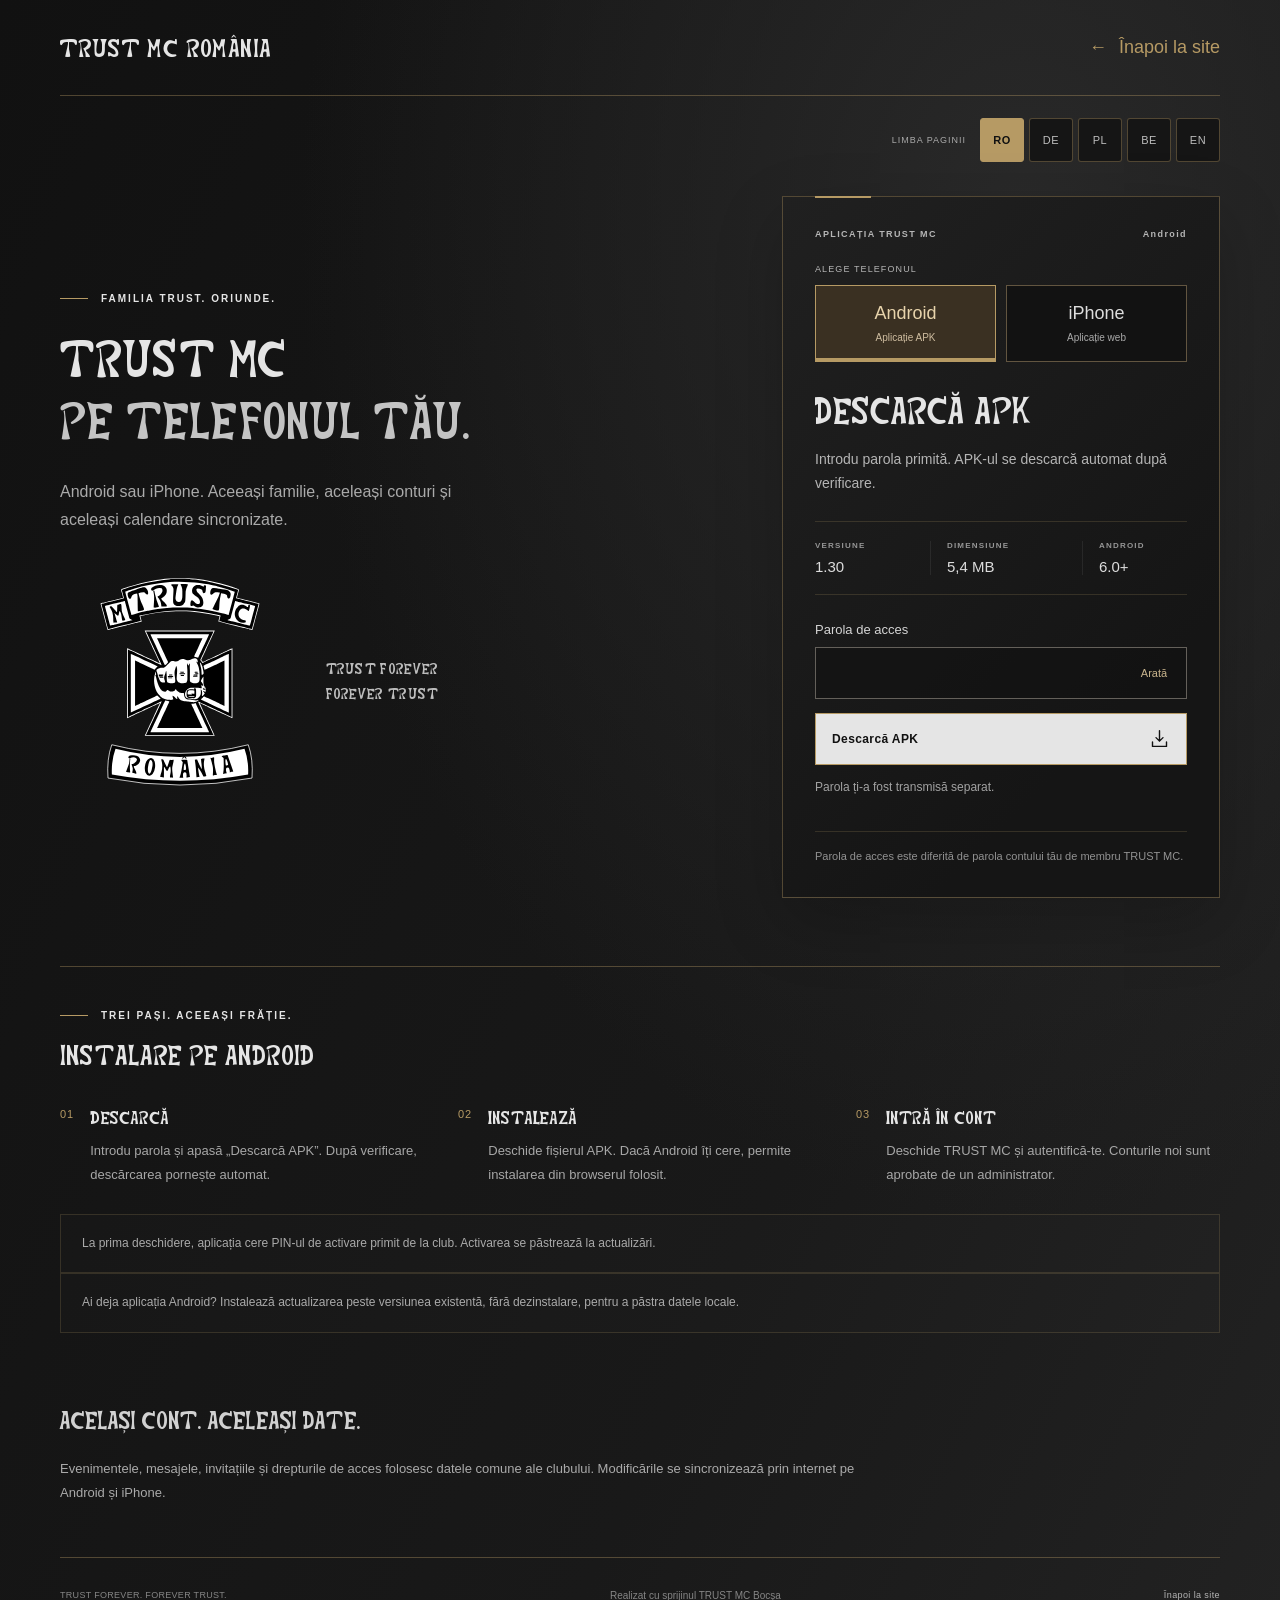
==== descarca/index.html @ aa2826ce "TRUST MC 1.30 — PIN-protected public distribution" ====
<!doctype html>
<html lang="ro"><head>
<meta charset="UTF-8">
<meta http-equiv="Content-Security-Policy" content="default-src 'none'; script-src 'self'; style-src 'self'; img-src 'self'; font-src 'self'; connect-src 'self'; object-src 'none'; form-action 'self' https://trust-mc-web.peachywave5.chatgpt.site; base-uri 'none'">
<meta name="viewport" content="width=device-width, initial-scale=1, viewport-fit=cover">
<meta name="description" data-i18n-content="meta" content="TRUST MC pentru Android și iPhone. Aceleași conturi, calendare și date ale clubului.">
<meta name="theme-color" content="#121212"><meta name="robots" content="noindex, nofollow">
<title>Aplicația TRUST MC — Android și iPhone</title>
<link rel="preload" href="../assets/trust-multilingual.ttf" as="font" type="font/ttf" crossorigin><link rel="stylesheet" href="download.css"><script src="download.js" defer></script>
</head><body>
<a class="skip-link" href="#descarcare" data-i18n="skip">Mergi la descărcare</a>
<header class="site-header wrap"><a class="brand" data-site-return href="https://caiuspoputa-debug.github.io/trust-mc-romania/">TRUST MC ROMÂNIA</a><a class="back-link" data-site-return href="https://caiuspoputa-debug.github.io/trust-mc-romania/"><span aria-hidden="true">←</span><span data-i18n="back">Înapoi la site</span></a></header>
<main class="wrap">
<div class="language-bar"><span data-i18n="language">LIMBA PAGINII</span><nav id="language-switcher" aria-label="Limba paginii"></nav></div>
<section class="download-layout" aria-labelledby="page-title">
<div class="introduction"><p class="eyebrow" data-i18n="eyebrow">FAMILIA TRUST. ORIUNDE.</p><h1 id="page-title">TRUST MC<br><span data-i18n="headline">PE TELEFONUL TĂU.</span></h1><p class="intro-copy" data-i18n="intro">Android sau iPhone. Aceeași familie, aceleași conturi și aceleași calendare sincronizate.</p><div class="emblem-block"><img class="emblem" src="../assets/romania-framed.svg" alt="TRUST MC România" width="260" height="260" fetchpriority="high"><p class="motto">TRUST FOREVER<br>FOREVER TRUST</p></div></div>
<section class="download-card" id="descarcare" aria-labelledby="download-title">
<div class="card-topline"><span data-i18n="app">APLICAȚIA TRUST MC</span><span id="platform-label">Android</span></div>
<fieldset class="platform-choice"><legend data-i18n="choose">ALEGE TELEFONUL</legend><button id="platform-android" type="button" aria-pressed="true" data-platform="android"><strong>Android</strong><span data-i18n="androidSub">Aplicație APK</span></button><button id="platform-iphone" type="button" aria-pressed="false" data-platform="iphone"><strong>iPhone</strong><span data-i18n="iphoneSub">Aplicație web</span></button></fieldset>
<h2 id="download-title" data-i18n-platform="heading">DESCARCĂ APK</h2><p class="card-description" data-i18n-platform="description">Introdu parola primită. APK-ul se descarcă automat după verificare.</p>
<dl class="app-details" id="android-details"><div><dt data-i18n="version">VERSIUNE</dt><dd id="apk-version">1.30</dd></div><div><dt data-i18n="size">DIMENSIUNE</dt><dd id="apk-size">—</dd></div><div><dt>ANDROID</dt><dd id="apk-min-android">6.0+</dd></div></dl>
<form id="download-form" method="post" action="#"><input id="install-language" name="language" type="hidden" value="ro"><input name="redirect" type="hidden" value="1"><label for="download-password" data-i18n="password">Parola de acces</label><div class="password-field"><input id="download-password" name="password" type="password" autocomplete="off" autocapitalize="none" spellcheck="false" maxlength="1024" required aria-describedby="download-status"><button id="password-toggle" class="password-toggle" type="button" aria-pressed="false" aria-controls="download-password" aria-label="Arată parola" data-i18n="show">Arată</button></div><button id="download-button" class="button download-button" type="submit" disabled><span data-i18n-platform="submit">Descarcă APK</span><svg class="download-icon" viewBox="0 0 24 24" width="21" height="21" aria-hidden="true"><path d="M12 3v12m-4-4 4 4 4-4M4 16v5h16v-5"/></svg></button><span id="download-spinner" class="spinner" hidden aria-hidden="true"></span><p id="download-status" class="download-status" role="status" aria-live="polite" aria-atomic="true" data-i18n="initial">Parola ți-a fost transmisă separat.</p><a id="ready-download" class="button ready-download" hidden download data-i18n="fallback">Dacă descărcarea nu a pornit, apasă aici ↓</a></form>
<section class="iphone-card-guide" id="iphone-install-card" hidden aria-labelledby="iphone-card-title"><h3 id="iphone-card-title" data-i18n="iphoneCardTitle">INSTALARE PE IPHONE</h3><ol id="iphone-steps" hidden><li data-i18n="iphoneCard1">Deschide aplicația TRUST MC în Safari.</li><li data-i18n="iphoneCard2">Apasă Partajare — pătratul cu săgeata în sus.</li><li data-i18n="iphoneCard3">Alege „Adaugă pe ecranul principal” și confirmă „Adaugă”.</li></ol><p data-i18n="iphoneCardDone">Pictograma TRUST MC apare pe ecran. De acum, deschide aplicația de acolo, conectează-te și activează notificările din meniul aplicației.</p></section>
<noscript><p class="noscript-message">Activează JavaScript / Enable JavaScript / JavaScript aktivieren / Włącz JavaScript / Schakel JavaScript in.</p></noscript><p class="account-note" data-i18n="accountNote">Parola de acces este diferită de parola contului tău de membru TRUST MC.</p>
</section></section>
<section class="installation" aria-labelledby="installation-title"><div class="installation-heading"><p class="eyebrow" id="android-steps-kicker" data-i18n="stepsKicker">TREI PAȘI. ACEEAȘI FRĂȚIE.</p><h2 id="installation-title" data-i18n-platform="stepsTitle">INSTALARE PE ANDROID</h2></div>
<ol class="installation-steps" id="android-steps"><li><span class="step-number" aria-hidden="true">01</span><div><h3 data-i18n="android1Title">DESCARCĂ</h3><p data-i18n="android1">Introdu parola și apasă „Descarcă APK”. După verificare, descărcarea pornește automat.</p></div></li><li><span class="step-number" aria-hidden="true">02</span><div><h3 data-i18n="android2Title">INSTALEAZĂ</h3><p data-i18n="android2">Deschide fișierul APK. Dacă Android îți cere, permite instalarea din browserul folosit.</p></div></li><li><span class="step-number" aria-hidden="true">03</span><div><h3 data-i18n="android3Title">INTRĂ ÎN CONT</h3><p data-i18n="android3">Deschide TRUST MC și autentifică-te. Conturile noi sunt aprobate de un administrator.</p></div></li></ol>
<p class="update-note" data-i18n="activationNote">La prima deschidere, aplicația cere PIN-ul de activare primit de la club. Activarea se păstrează la actualizări.</p><p class="update-note" id="android-note" data-i18n="androidNote">Ai deja aplicația Android? Instalează actualizarea peste versiunea existentă, fără dezinstalare, pentru a păstra datele locale.</p><p class="update-note" id="iphone-note" hidden data-i18n="iphoneNote">Folosește același cont și aceleași date ca pe Android. Notificările Web Push necesită iOS 16.4 sau mai nou și aplicația adăugată pe ecranul principal.</p></section>
<section class="shared-info"><h2 data-i18n="sharedTitle">ACELAȘI CONT. ACELEAȘI DATE.</h2><p data-i18n="sharedText">Evenimentele, mesajele, invitațiile și drepturile de acces folosesc datele comune ale clubului. Modificările se sincronizează prin internet pe Android și iPhone.</p></section>
</main><footer class="site-footer wrap"><span>TRUST FOREVER. FOREVER TRUST.</span><span data-i18n="credit">Realizat cu sprijinul TRUST MC Bocșa</span><a data-site-return href="https://caiuspoputa-debug.github.io/trust-mc-romania/" data-i18n="back">Înapoi la site</a></footer>
</body></html>
---- descarca/download.css ----
@font-face {
  font-family: "Trust MC";
  src: url("../assets/trust-multilingual.ttf") format("truetype");
  font-weight: 400;
  font-style: normal;
  font-display: swap;
}

:root {
  color-scheme: dark;
  --background: #121212;
  --paper: #e5e5e5;
  --muted: #aaa;
  --gold: #b69a64;
  --gold-line: rgba(182, 154, 100, .38);
  --gold-faint: rgba(182, 154, 100, .20);
}

* { box-sizing: border-box; }
html { scroll-behavior: smooth; scroll-padding-top: 24px; }
body {
  margin: 0;
  min-width: 0;
  background: radial-gradient(ellipse at 80% 14%, #292929 0%, transparent 50%), linear-gradient(115deg, #111, #191919 65%, #222);
  color: var(--paper);
  font-family: Arial, sans-serif;
  -webkit-font-smoothing: antialiased;
}
a { color: inherit; text-decoration: none; }
button, input { font: inherit; }
button, a { -webkit-tap-highlight-color: transparent; }
button { cursor: pointer; }
button:disabled { cursor: wait; }
a:focus-visible, button:focus-visible, input:focus-visible { outline: 2px solid var(--gold); outline-offset: 5px; }
svg { fill: none; stroke: currentColor; stroke-width: 1.6; stroke-linecap: round; stroke-linejoin: round; flex-shrink: 0; }
[hidden] { display: none !important; }
.wrap { width: calc(100% - 96px); max-width: 1160px; margin: 0 auto; width: min(100% - 96px, 1160px); }
.skip-link { position: absolute; top: 14px; left: 18px; z-index: 10; padding: 14px; background: var(--paper); color: #111; transform: translateY(-160%); }
.skip-link:focus { transform: translateY(0); }

.site-header { min-height: 96px; display: flex; align-items: center; justify-content: space-between; gap: 24px; border-bottom: 1px solid var(--gold-line); }
.brand, h1, h2, h3, .motto { font-family: "Trust MC", "Barlow Condensed", "Arial Narrow", sans-serif; font-weight: 400; font-synthesis: none; }
.brand { font-size: 25px; letter-spacing: .4px; }
.back-link { display: inline-flex; align-items: center; gap: 12px; padding-block: 15px; color: #bcbcbc; font-size: 12px; }
.back-link span { color: var(--gold); font-size: 18px; }
.back-link:hover, .site-footer a:hover { color: #fff; }

.download-layout { display: grid; grid-template-columns: minmax(0, 1fr) minmax(0, 438px); align-items: center; gap: clamp(40px, 6vw, 88px); padding-block: 64px 68px; }
.eyebrow { display: flex; align-items: center; gap: 13px; margin: 0 0 24px; font-size: 10px; font-weight: 600; letter-spacing: 2px; }
.eyebrow::before { content: ""; width: 28px; height: 1px; background: var(--gold); flex-shrink: 0; }
h1 { margin: 0; font-size: clamp(38px, 3.9vw, 56px); line-height: 1.25; letter-spacing: 0; }
h1 span { color: #c4c4c4; }
.intro-copy { max-width: 430px; margin: 25px 0 0; color: #aaa; font-size: 16px; line-height: 1.8; }
.emblem-block { display: flex; align-items: center; gap: clamp(14px, 2vw, 28px); margin-top: 26px; }
.emblem { display: block; width: min(54%, 240px); height: auto; aspect-ratio: 1; object-fit: contain; }
.motto { color: #bcbcbc; font-size: 15px; line-height: 1.7; letter-spacing: .3px; }

.download-card { position: relative; padding: 32px; border: 1px solid var(--gold-line); background: linear-gradient(135deg, #202020, #151515 75%); box-shadow: 0 24px 64px #0003; }
.download-card::before { content: ""; position: absolute; top: -1px; left: 32px; width: 56px; height: 2px; background: var(--gold); }
.card-topline { display: flex; align-items: center; justify-content: space-between; gap: 12px; color: #b5b5b5; font-size: 9px; font-weight: 600; letter-spacing: 1.4px; }
.android-label { display: inline-flex; align-items: center; gap: 7px; color: #c6c6c6; font-size: 11px; font-weight: 400; letter-spacing: .3px; }
.android-label svg { color: var(--gold); }
.download-card h2 { margin: 28px 0 15px; font-size: 36px; line-height: 1.2; letter-spacing: 0; }
.card-description { margin: 0; color: #b5b5b5; font-size: 14px; line-height: 1.7; }
.app-details { display: grid; grid-template-columns: .85fr 1.15fr .85fr; gap: 10px; margin: 25px 0 27px; padding-block: 19px; border-block: 1px solid var(--gold-faint); }
.app-details div + div { border-left: 1px solid #ffffff12; padding-left: 16px; }
.app-details dt { margin: 0 0 8px; color: #969696; font-size: 8px; font-weight: 600; letter-spacing: 1.2px; }
.app-details dd { margin: 0; color: #ddd; font-size: 15px; font-weight: 500; }
#download-form label { display: block; margin-bottom: 10px; color: #d4d4d4; font-size: 13px; font-weight: 500; }
.password-field { display: flex; min-height: 52px; border: 1px solid #64605a; background: #1119; }
.password-field:focus-within { border-color: var(--gold); }
.password-field input { min-width: 0; width: 100%; border: 0; border-radius: 0; background: none; color: #f0f0f0; padding: 14px; font-size: 16px; }
.password-field input:focus-visible { outline-offset: -3px; }
.password-toggle { flex-shrink: 0; min-width: 64px; border: 0; background: none; padding: 0 13px; color: #c9b58d; font-size: 11px; }
.password-toggle:hover { color: #f1dbae; background: #ffffff05; }
.button { display: inline-flex; align-items: center; justify-content: center; gap: 12px; min-height: 52px; width: 100%; padding: 14px 16px; border: 1px solid var(--gold); background: var(--paper); color: #111; font-size: 12px; font-weight: 700; letter-spacing: .4px; transition: background .18s, border-color .18s; }
.download-button { margin-top: 14px; }
.download-button .download-icon { margin-left: auto; }
.download-button > span:not(.spinner) { margin-right: auto; }
.button:hover { background: #fff; border-color: #d1b780; }
.button:disabled { opacity: .65; }
.button:disabled:hover { background: var(--paper); border-color: var(--gold); }
.download-status { min-height: 35px; margin: 13px 0 0; color: #a2a2a2; font-size: 12px; line-height: 1.6; overflow-wrap: anywhere; }
.download-status[data-state="error"], .download-status.error, .download-status.is-error { color: #edb7aa; }
.download-status[data-state="success"], .download-status.success { color: #c8d8bb; }
.ready-download { justify-content: space-between; margin-top: 7px; background: transparent; color: var(--paper); }
.ready-download:hover { color: #111; }
.spinner { display: inline-block; width: 15px; height: 15px; margin-top: 13px; vertical-align: middle; border: 2px solid var(--gold-faint); border-top-color: var(--gold); border-radius: 50%; animation: spin .8s linear infinite; }
@keyframes spin { to { transform: rotate(360deg); } }
.noscript-message { padding: 12px; border: 1px solid var(--gold-line); color: #dec79e; font-size: 12px; line-height: 1.6; }
.language-note { display: flex; flex-wrap: wrap; justify-content: space-between; align-items: center; gap: 12px; margin-top: 14px; padding-top: 20px; border-top: 1px solid var(--gold-faint); }
.language-note > span { color: #8f8f8f; font-size: 8px; font-weight: 600; letter-spacing: 1.5px; }
.language-note ul { display: flex; gap: 13px; list-style: none; margin: 0; padding: 0; color: #c3c3c3; font-size: 10px; font-weight: 500; letter-spacing: .5px; }
.language-note abbr { text-decoration: none; }

.installation { padding: 43px 0 51px; border-top: 1px solid var(--gold-line); }
.installation-heading .eyebrow { margin-bottom: 16px; }
.installation h2 { margin: 0; font-size: 27px; line-height: 1.4; }
.installation-steps { display: grid; grid-template-columns: repeat(3, minmax(0, 1fr)); gap: 34px; margin: 31px 0 28px; padding: 0; list-style: none; }
.installation-steps li { display: flex; gap: 16px; }
.step-number { padding-top: 2px; color: var(--gold); font-size: 11px; font-weight: 500; letter-spacing: 1px; }
.installation-steps h3 { margin: 0 0 10px; font-size: 18px; line-height: 1.3; }
.installation-steps p { margin: 0; color: #a7a7a7; font-size: 13px; line-height: 1.8; }
.update-note { display: flex; align-items: flex-start; gap: 12px; margin: 0; padding: 18px 21px; border: 1px solid var(--gold-faint); background: #ffffff02; color: #aaa; font-size: 12px; line-height: 1.8; }
.update-note svg { margin-top: 1px; color: var(--gold); }
.update-note strong { color: #d1d1d1; font-weight: 500; }
.site-footer { display: flex; align-items: center; justify-content: space-between; gap: 22px; padding-block: 27px; border-top: 1px solid var(--gold-line); color: #858585; font-size: 9px; letter-spacing: 1px; }
.site-footer a { padding-block: 5px; color: #b5b5b5; letter-spacing: .4px; }
.site-footer a span { margin-left: 9px; color: var(--gold); }

@media (min-width: 1500px) {
  .download-layout { padding-block: 82px; }
}

@media (max-width: 950px) {
  .wrap { width: calc(100% - 64px); }
  .download-layout { grid-template-columns: minmax(0, 1fr) minmax(0, 390px); gap: 32px; }
  h1 { font-size: 37px; }
  .intro-copy { font-size: 14px; }
  .download-card { padding: 26px; }
  .emblem-block { display: block; }
  .emblem { width: 200px; max-width: 100%; }
  .motto { margin: 9px 0 0; font-size: 12px; }
  .installation-steps { gap: 24px; }
}

@media (max-width: 760px) {
  .wrap { width: calc(100% - 48px); max-width: 540px; width: min(100% - 48px, 540px); }
  .site-header { min-height: 80px; }
  .brand { font-size: 20px; }
  .back-link { font-size: 11px; gap: 8px; }
  .download-layout { grid-template-columns: minmax(0, 1fr); gap: 30px; padding-block: 38px 39px; }
  .eyebrow { margin-bottom: 18px; font-size: 9px; letter-spacing: 1.7px; }
  h1 { font-size: clamp(30px, 6.6vw, 40px); line-height: 1.3; }
  .intro-copy { margin-top: 18px; max-width: 420px; }
  .introduction { position: relative; }
  .emblem-block { display: flex; gap: 20px; margin-top: 19px; }
  .emblem { width: 116px; }
  .motto { margin: 0; font-size: 13px; }
  .download-card { padding: 28px; }
  .download-card h2 { margin-top: 23px; font-size: 34px; }
  .installation { padding-block: 32px 35px; }
  .installation h2 { font-size: 25px; }
  .installation-steps { grid-template-columns: 1fr; gap: 24px; margin-block: 26px; }
  .installation-steps li { gap: 18px; }
  .installation-steps h3 { margin-bottom: 7px; }
  .update-note { padding: 16px; }
  .site-footer { flex-wrap: wrap; gap: 14px; padding-block: 22px; }
  .site-footer > span:nth-child(2) { display: none; }
}

@media (max-width: 380px) {
  .wrap { width: calc(100% - 32px); }
  .site-header { gap: 12px; }
  .brand { font-size: 18px; }
  .back-link { gap: 6px; font-size: 10px; }
  .back-link span { font-size: 15px; }
  h1 { font-size: 29px; }
  .download-card { padding: 22px; }
  .download-card::before { left: 22px; }
  .download-card h2 { font-size: 31px; }
  .card-topline { font-size: 8px; letter-spacing: 1px; }
  .android-label { gap: 5px; font-size: 10px; }
  .app-details div + div { padding-left: 10px; }
  .app-details dd { font-size: 14px; }
  .app-details dt { font-size: 7px; letter-spacing: 1px; }
  .language-note ul { gap: 11px; }
  .installation h2 { font-size: 23px; }
}

@media (prefers-reduced-motion: reduce) {
  html { scroll-behavior: auto; }
  *, *::before, *::after { transition: none !important; }
  .spinner { animation-duration: 2s; }
}

/* One entry page for both platforms. Language is local to this device. */
.language-bar{display:flex;align-items:center;justify-content:flex-end;flex-wrap:wrap;gap:14px;padding-top:22px;color:var(--muted);font-size:9px;letter-spacing:1px}
#language-switcher{display:flex;gap:5px;flex-wrap:wrap}
#language-switcher button{min-width:44px;min-height:44px;border:1px solid var(--gold-line);border-radius:3px;background:#151515;color:#bcbcbc;font-size:11px;letter-spacing:.5px;padding:9px}
#language-switcher button[aria-pressed=true]{border-color:var(--gold);background:var(--gold);color:#111;font-weight:700}
.download-layout{padding-top:34px}
.platform-choice{display:grid;grid-template-columns:1fr 1fr;gap:10px;padding:0;margin:25px 0 0;border:0;min-width:0}
.platform-choice legend{padding:0;margin-bottom:11px;color:#b5b5b5;font-size:9px;letter-spacing:1.1px}
.platform-choice button{min-height:77px;display:flex;flex-direction:column;align-items:center;justify-content:center;gap:7px;padding:12px 7px;border:1px solid #625540;background:#121212;color:#ddd;text-align:center;transition:background .15s,border .15s}
.platform-choice button strong{font-size:18px;font-weight:500}
.platform-choice button span{font-size:10px;color:#aaa;line-height:1.35}
.platform-choice button[aria-pressed=true]{border-color:var(--gold);background:#3a3022;box-shadow:inset 0 -3px var(--gold)}
.platform-choice button[aria-pressed=true] strong{color:#e8d4ac}
.platform-choice button[aria-pressed=true] span{color:#cfbda0}
.iphone-summary{font-size:13px;line-height:1.7;color:#b5b5b5;padding:16px 0;margin:7px 0 8px;border-bottom:1px solid var(--gold-faint)}
.account-note{font-size:11px;line-height:1.65;color:#929292;margin:18px 0 0;border-top:1px solid var(--gold-faint);padding-top:15px}
.iphone-card-guide{margin:22px 0 0;padding-top:20px;border-top:1px solid var(--gold-faint)}
.iphone-card-guide h3{margin:0 0 12px;color:#ddd;font-size:21px;line-height:1.4}
.iphone-card-guide ol{margin:0;padding-left:23px;color:#bcbcbc;font-size:13px;line-height:1.75}
.iphone-card-guide li{padding:4px 0 7px 4px}
.iphone-card-guide li::marker{color:var(--gold);font-weight:700}
.iphone-card-guide p{margin:13px 0 0;color:#bcbcbc;font-size:13px;line-height:1.75}
.ready-download{font-size:11px;line-height:1.5;font-weight:400;letter-spacing:0}
.shared-info{padding:0 0 40px;color:var(--muted);font-size:13px;line-height:1.8}
.shared-info h2{font-size:24px;color:#d1d1d1;line-height:1.4}
.shared-info p{max-width:840px}
.site-footer{letter-spacing:.3px}
.site-footer>span:nth-child(2){display:block;font-size:10px;letter-spacing:0}
.download-status[data-state=success]{color:#c8d8bb}
.pressed,button:active,a.button:active{outline:3px solid #f0ce91;outline-offset:1px;box-shadow:0 0 0 6px #b69a644d,0 0 25px #b69a6466!important;filter:brightness(1.22)}
@media(max-width:760px){.language-bar{justify-content:space-between;padding-top:15px;gap:9px}.download-layout{padding-top:25px}.download-card h2{font-size:31px}.site-footer{align-items:flex-start;flex-direction:column;gap:9px}.shared-info h2{font-size:22px}.emblem-block{margin-top:15px}}
@media(max-width:380px){.download-card{padding:21px}.platform-choice{gap:7px}.platform-choice button strong{font-size:17px}.language-bar{font-size:8px;gap:7px}#language-switcher{gap:3px}#language-switcher button{min-width:44px;padding-inline:7px}}
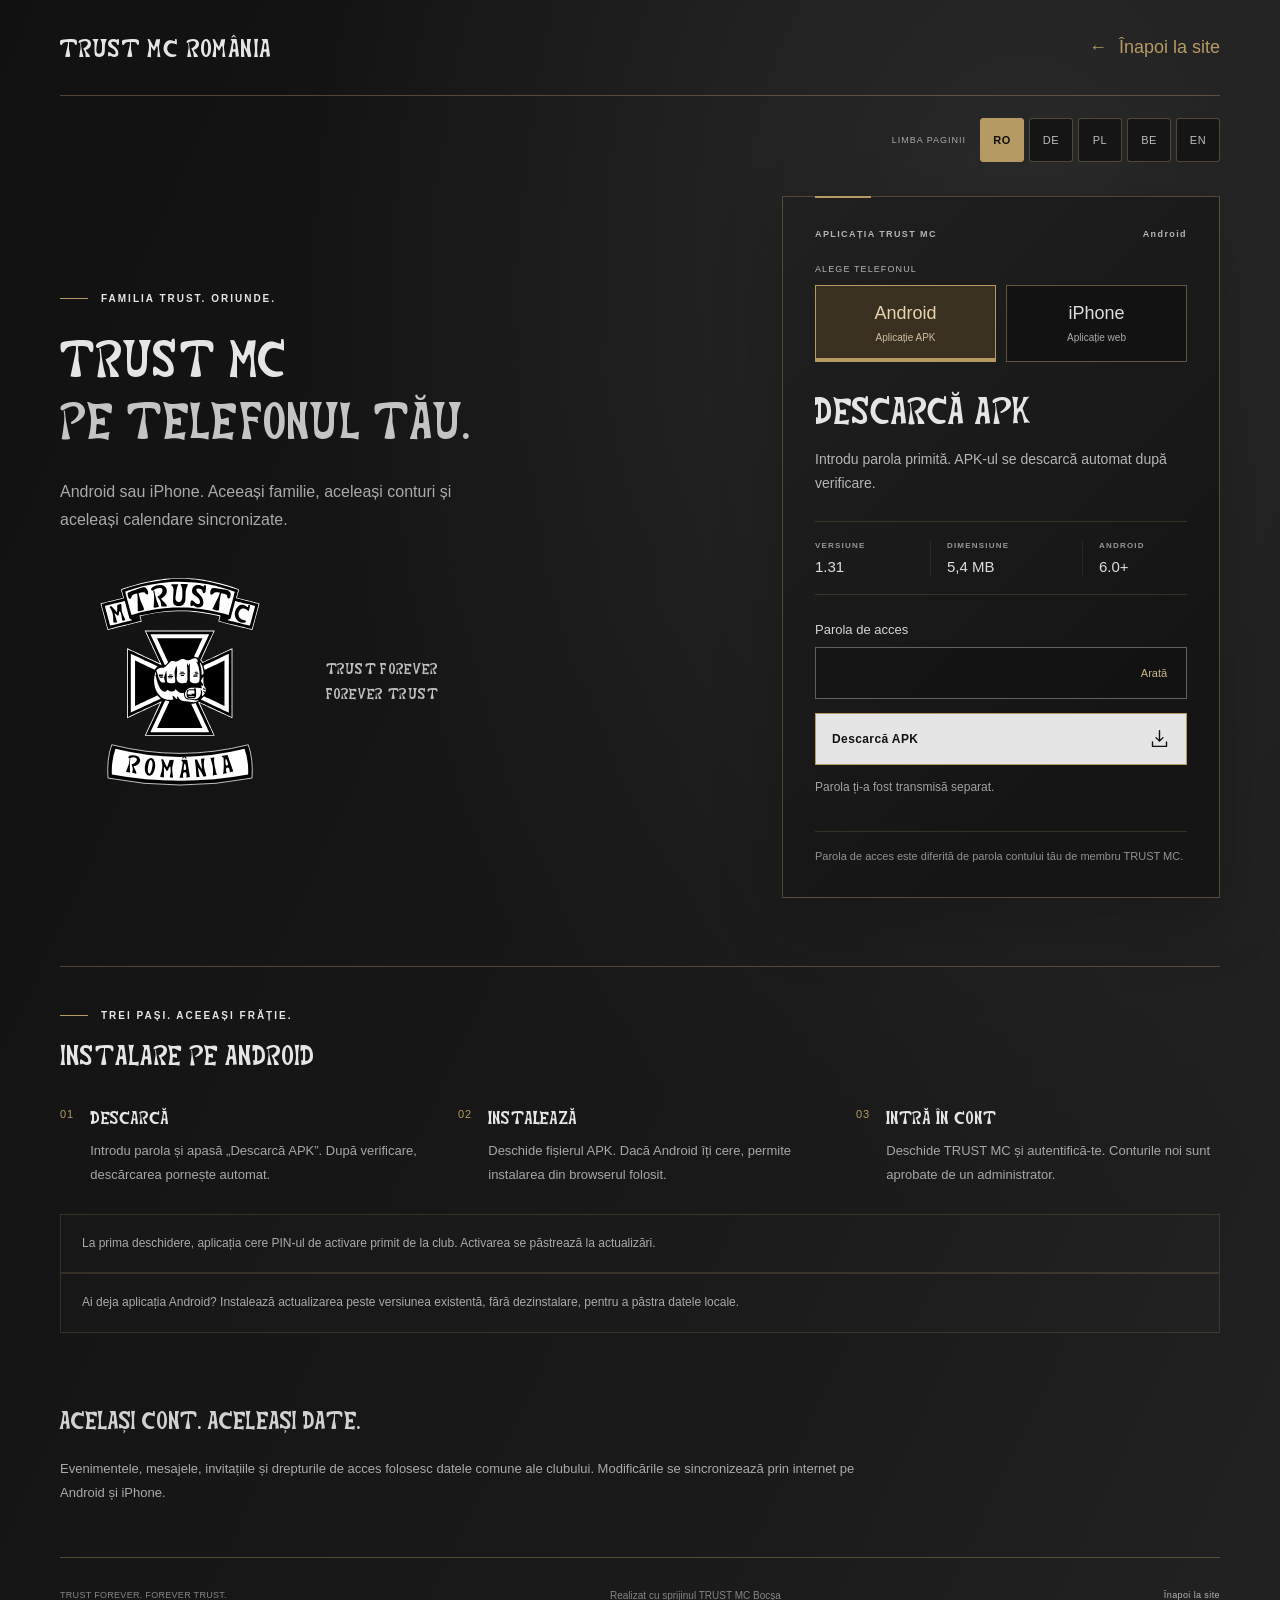
==== commit 572d2564: "Release TRUST MC 1.31 with club email delivery" ====
--- a/descarca/index.html
+++ b/descarca/index.html
@@ -18,7 +18,7 @@
 <div class="card-topline"><span data-i18n="app">APLICAȚIA TRUST MC</span><span id="platform-label">Android</span></div>
 <fieldset class="platform-choice"><legend data-i18n="choose">ALEGE TELEFONUL</legend><button id="platform-android" type="button" aria-pressed="true" data-platform="android"><strong>Android</strong><span data-i18n="androidSub">Aplicație APK</span></button><button id="platform-iphone" type="button" aria-pressed="false" data-platform="iphone"><strong>iPhone</strong><span data-i18n="iphoneSub">Aplicație web</span></button></fieldset>
 <h2 id="download-title" data-i18n-platform="heading">DESCARCĂ APK</h2><p class="card-description" data-i18n-platform="description">Introdu parola primită. APK-ul se descarcă automat după verificare.</p>
-<dl class="app-details" id="android-details"><div><dt data-i18n="version">VERSIUNE</dt><dd id="apk-version">1.30</dd></div><div><dt data-i18n="size">DIMENSIUNE</dt><dd id="apk-size">—</dd></div><div><dt>ANDROID</dt><dd id="apk-min-android">6.0+</dd></div></dl>
+<dl class="app-details" id="android-details"><div><dt data-i18n="version">VERSIUNE</dt><dd id="apk-version">1.31</dd></div><div><dt data-i18n="size">DIMENSIUNE</dt><dd id="apk-size">—</dd></div><div><dt>ANDROID</dt><dd id="apk-min-android">6.0+</dd></div></dl>
 <form id="download-form" method="post" action="#"><input id="install-language" name="language" type="hidden" value="ro"><input name="redirect" type="hidden" value="1"><label for="download-password" data-i18n="password">Parola de acces</label><div class="password-field"><input id="download-password" name="password" type="password" autocomplete="off" autocapitalize="none" spellcheck="false" maxlength="1024" required aria-describedby="download-status"><button id="password-toggle" class="password-toggle" type="button" aria-pressed="false" aria-controls="download-password" aria-label="Arată parola" data-i18n="show">Arată</button></div><button id="download-button" class="button download-button" type="submit" disabled><span data-i18n-platform="submit">Descarcă APK</span><svg class="download-icon" viewBox="0 0 24 24" width="21" height="21" aria-hidden="true"><path d="M12 3v12m-4-4 4 4 4-4M4 16v5h16v-5"/></svg></button><span id="download-spinner" class="spinner" hidden aria-hidden="true"></span><p id="download-status" class="download-status" role="status" aria-live="polite" aria-atomic="true" data-i18n="initial">Parola ți-a fost transmisă separat.</p><a id="ready-download" class="button ready-download" hidden download data-i18n="fallback">Dacă descărcarea nu a pornit, apasă aici ↓</a></form>
 <section class="iphone-card-guide" id="iphone-install-card" hidden aria-labelledby="iphone-card-title"><h3 id="iphone-card-title" data-i18n="iphoneCardTitle">INSTALARE PE IPHONE</h3><ol id="iphone-steps" hidden><li data-i18n="iphoneCard1">Deschide aplicația TRUST MC în Safari.</li><li data-i18n="iphoneCard2">Apasă Partajare — pătratul cu săgeata în sus.</li><li data-i18n="iphoneCard3">Alege „Adaugă pe ecranul principal” și confirmă „Adaugă”.</li></ol><p data-i18n="iphoneCardDone">Pictograma TRUST MC apare pe ecran. De acum, deschide aplicația de acolo, conectează-te și activează notificările din meniul aplicației.</p></section>
 <noscript><p class="noscript-message">Activează JavaScript / Enable JavaScript / JavaScript aktivieren / Włącz JavaScript / Schakel JavaScript in.</p></noscript><p class="account-note" data-i18n="accountNote">Parola de acces este diferită de parola contului tău de membru TRUST MC.</p>
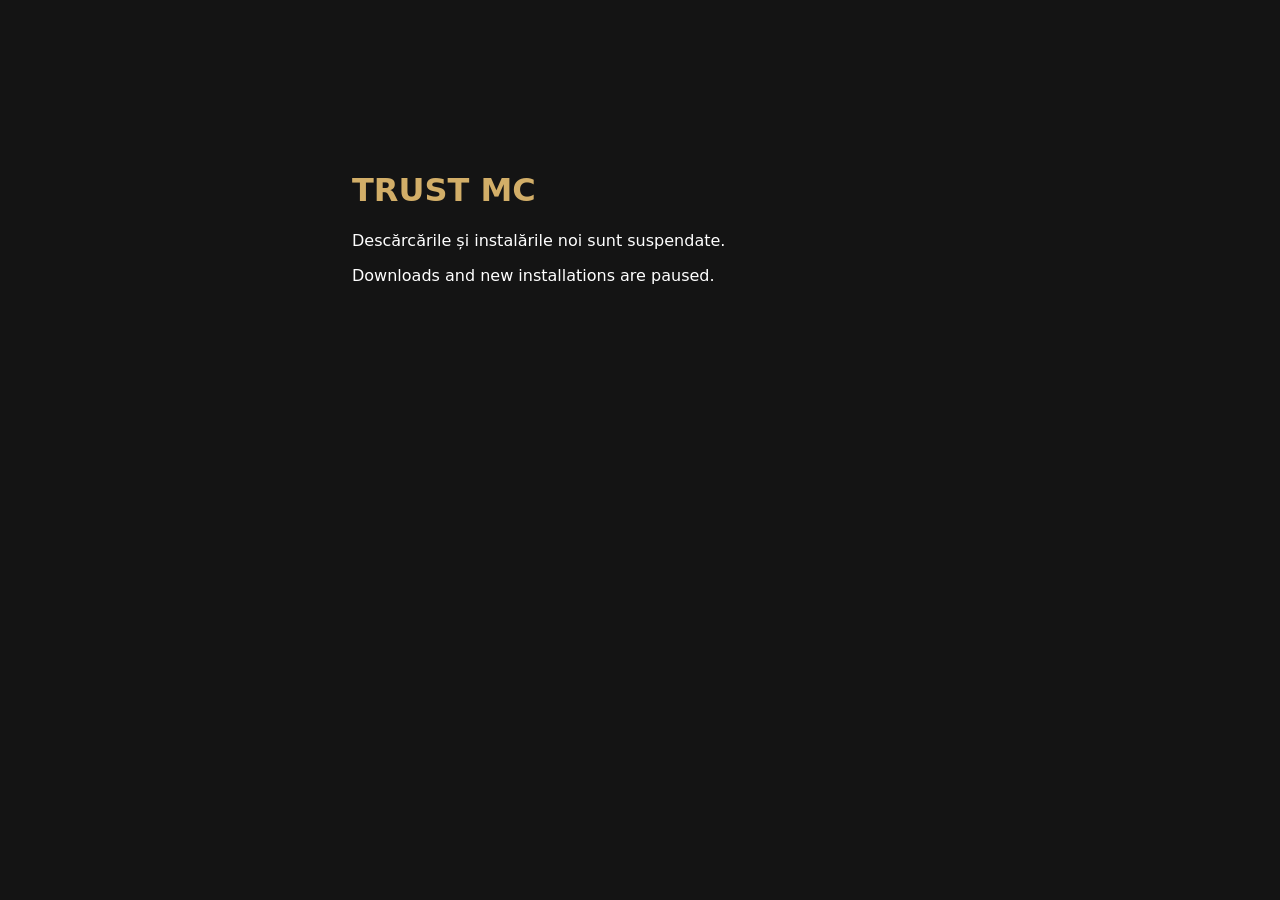
==== commit bd368a46: "Publish clean TRUST MC site with distribution paused" ====
--- a/descarca/index.html
+++ b/descarca/index.html
@@ -1,31 +1,19 @@
-<!doctype html>
-<html lang="ro"><head>
-<meta charset="UTF-8">
-<meta http-equiv="Content-Security-Policy" content="default-src 'none'; script-src 'self'; style-src 'self'; img-src 'self'; font-src 'self'; connect-src 'self'; object-src 'none'; form-action 'self' https://trust-mc-web.peachywave5.chatgpt.site; base-uri 'none'">
-<meta name="viewport" content="width=device-width, initial-scale=1, viewport-fit=cover">
-<meta name="description" data-i18n-content="meta" content="TRUST MC pentru Android și iPhone. Aceleași conturi, calendare și date ale clubului.">
-<meta name="theme-color" content="#121212"><meta name="robots" content="noindex, nofollow">
-<title>Aplicația TRUST MC — Android și iPhone</title>
-<link rel="preload" href="../assets/trust-multilingual.ttf" as="font" type="font/ttf" crossorigin><link rel="stylesheet" href="download.css"><script src="download.js" defer></script>
-</head><body>
-<a class="skip-link" href="#descarcare" data-i18n="skip">Mergi la descărcare</a>
-<header class="site-header wrap"><a class="brand" data-site-return href="https://caiuspoputa-debug.github.io/trust-mc-romania/">TRUST MC ROMÂNIA</a><a class="back-link" data-site-return href="https://caiuspoputa-debug.github.io/trust-mc-romania/"><span aria-hidden="true">←</span><span data-i18n="back">Înapoi la site</span></a></header>
-<main class="wrap">
-<div class="language-bar"><span data-i18n="language">LIMBA PAGINII</span><nav id="language-switcher" aria-label="Limba paginii"></nav></div>
-<section class="download-layout" aria-labelledby="page-title">
-<div class="introduction"><p class="eyebrow" data-i18n="eyebrow">FAMILIA TRUST. ORIUNDE.</p><h1 id="page-title">TRUST MC<br><span data-i18n="headline">PE TELEFONUL TĂU.</span></h1><p class="intro-copy" data-i18n="intro">Android sau iPhone. Aceeași familie, aceleași conturi și aceleași calendare sincronizate.</p><div class="emblem-block"><img class="emblem" src="../assets/romania-framed.svg" alt="TRUST MC România" width="260" height="260" fetchpriority="high"><p class="motto">TRUST FOREVER<br>FOREVER TRUST</p></div></div>
-<section class="download-card" id="descarcare" aria-labelledby="download-title">
-<div class="card-topline"><span data-i18n="app">APLICAȚIA TRUST MC</span><span id="platform-label">Android</span></div>
-<fieldset class="platform-choice"><legend data-i18n="choose">ALEGE TELEFONUL</legend><button id="platform-android" type="button" aria-pressed="true" data-platform="android"><strong>Android</strong><span data-i18n="androidSub">Aplicație APK</span></button><button id="platform-iphone" type="button" aria-pressed="false" data-platform="iphone"><strong>iPhone</strong><span data-i18n="iphoneSub">Aplicație web</span></button></fieldset>
-<h2 id="download-title" data-i18n-platform="heading">DESCARCĂ APK</h2><p class="card-description" data-i18n-platform="description">Introdu parola primită. APK-ul se descarcă automat după verificare.</p>
-<dl class="app-details" id="android-details"><div><dt data-i18n="version">VERSIUNE</dt><dd id="apk-version">1.31</dd></div><div><dt data-i18n="size">DIMENSIUNE</dt><dd id="apk-size">—</dd></div><div><dt>ANDROID</dt><dd id="apk-min-android">6.0+</dd></div></dl>
-<form id="download-form" method="post" action="#"><input id="install-language" name="language" type="hidden" value="ro"><input name="redirect" type="hidden" value="1"><label for="download-password" data-i18n="password">Parola de acces</label><div class="password-field"><input id="download-password" name="password" type="password" autocomplete="off" autocapitalize="none" spellcheck="false" maxlength="1024" required aria-describedby="download-status"><button id="password-toggle" class="password-toggle" type="button" aria-pressed="false" aria-controls="download-password" aria-label="Arată parola" data-i18n="show">Arată</button></div><button id="download-button" class="button download-button" type="submit" disabled><span data-i18n-platform="submit">Descarcă APK</span><svg class="download-icon" viewBox="0 0 24 24" width="21" height="21" aria-hidden="true"><path d="M12 3v12m-4-4 4 4 4-4M4 16v5h16v-5"/></svg></button><span id="download-spinner" class="spinner" hidden aria-hidden="true"></span><p id="download-status" class="download-status" role="status" aria-live="polite" aria-atomic="true" data-i18n="initial">Parola ți-a fost transmisă separat.</p><a id="ready-download" class="button ready-download" hidden download data-i18n="fallback">Dacă descărcarea nu a pornit, apasă aici ↓</a></form>
-<section class="iphone-card-guide" id="iphone-install-card" hidden aria-labelledby="iphone-card-title"><h3 id="iphone-card-title" data-i18n="iphoneCardTitle">INSTALARE PE IPHONE</h3><ol id="iphone-steps" hidden><li data-i18n="iphoneCard1">Deschide aplicația TRUST MC în Safari.</li><li data-i18n="iphoneCard2">Apasă Partajare — pătratul cu săgeata în sus.</li><li data-i18n="iphoneCard3">Alege „Adaugă pe ecranul principal” și confirmă „Adaugă”.</li></ol><p data-i18n="iphoneCardDone">Pictograma TRUST MC apare pe ecran. De acum, deschide aplicația de acolo, conectează-te și activează notificările din meniul aplicației.</p></section>
-<noscript><p class="noscript-message">Activează JavaScript / Enable JavaScript / JavaScript aktivieren / Włącz JavaScript / Schakel JavaScript in.</p></noscript><p class="account-note" data-i18n="accountNote">Parola de acces este diferită de parola contului tău de membru TRUST MC.</p>
-</section></section>
-<section class="installation" aria-labelledby="installation-title"><div class="installation-heading"><p class="eyebrow" id="android-steps-kicker" data-i18n="stepsKicker">TREI PAȘI. ACEEAȘI FRĂȚIE.</p><h2 id="installation-title" data-i18n-platform="stepsTitle">INSTALARE PE ANDROID</h2></div>
-<ol class="installation-steps" id="android-steps"><li><span class="step-number" aria-hidden="true">01</span><div><h3 data-i18n="android1Title">DESCARCĂ</h3><p data-i18n="android1">Introdu parola și apasă „Descarcă APK”. După verificare, descărcarea pornește automat.</p></div></li><li><span class="step-number" aria-hidden="true">02</span><div><h3 data-i18n="android2Title">INSTALEAZĂ</h3><p data-i18n="android2">Deschide fișierul APK. Dacă Android îți cere, permite instalarea din browserul folosit.</p></div></li><li><span class="step-number" aria-hidden="true">03</span><div><h3 data-i18n="android3Title">INTRĂ ÎN CONT</h3><p data-i18n="android3">Deschide TRUST MC și autentifică-te. Conturile noi sunt aprobate de un administrator.</p></div></li></ol>
-<p class="update-note" data-i18n="activationNote">La prima deschidere, aplicația cere PIN-ul de activare primit de la club. Activarea se păstrează la actualizări.</p><p class="update-note" id="android-note" data-i18n="androidNote">Ai deja aplicația Android? Instalează actualizarea peste versiunea existentă, fără dezinstalare, pentru a păstra datele locale.</p><p class="update-note" id="iphone-note" hidden data-i18n="iphoneNote">Folosește același cont și aceleași date ca pe Android. Notificările Web Push necesită iOS 16.4 sau mai nou și aplicația adăugată pe ecranul principal.</p></section>
-<section class="shared-info"><h2 data-i18n="sharedTitle">ACELAȘI CONT. ACELEAȘI DATE.</h2><p data-i18n="sharedText">Evenimentele, mesajele, invitațiile și drepturile de acces folosesc datele comune ale clubului. Modificările se sincronizează prin internet pe Android și iPhone.</p></section>
-</main><footer class="site-footer wrap"><span>TRUST FOREVER. FOREVER TRUST.</span><span data-i18n="credit">Realizat cu sprijinul TRUST MC Bocșa</span><a data-site-return href="https://caiuspoputa-debug.github.io/trust-mc-romania/" data-i18n="back">Înapoi la site</a></footer>
-</body></html>
+<!doctype html>
+<html lang="ro">
+<head>
+<meta charset="utf-8">
+<meta name="viewport" content="width=device-width, initial-scale=1">
+<meta name="robots" content="noindex">
+<title>TRUST MC</title>
+<style>
+body{margin:0;background:#141414;color:#fff;font:1rem system-ui,sans-serif}
+main{max-width:36rem;margin:14vh auto;padding:1.5rem}
+h1{color:#d2ae68}
+</style>
+</head>
+<body><main>
+<h1>TRUST MC</h1>
+<p>Descărcările și instalările noi sunt suspendate.</p>
+<p lang="en">Downloads and new installations are paused.</p>
+</main></body>
+</html>
